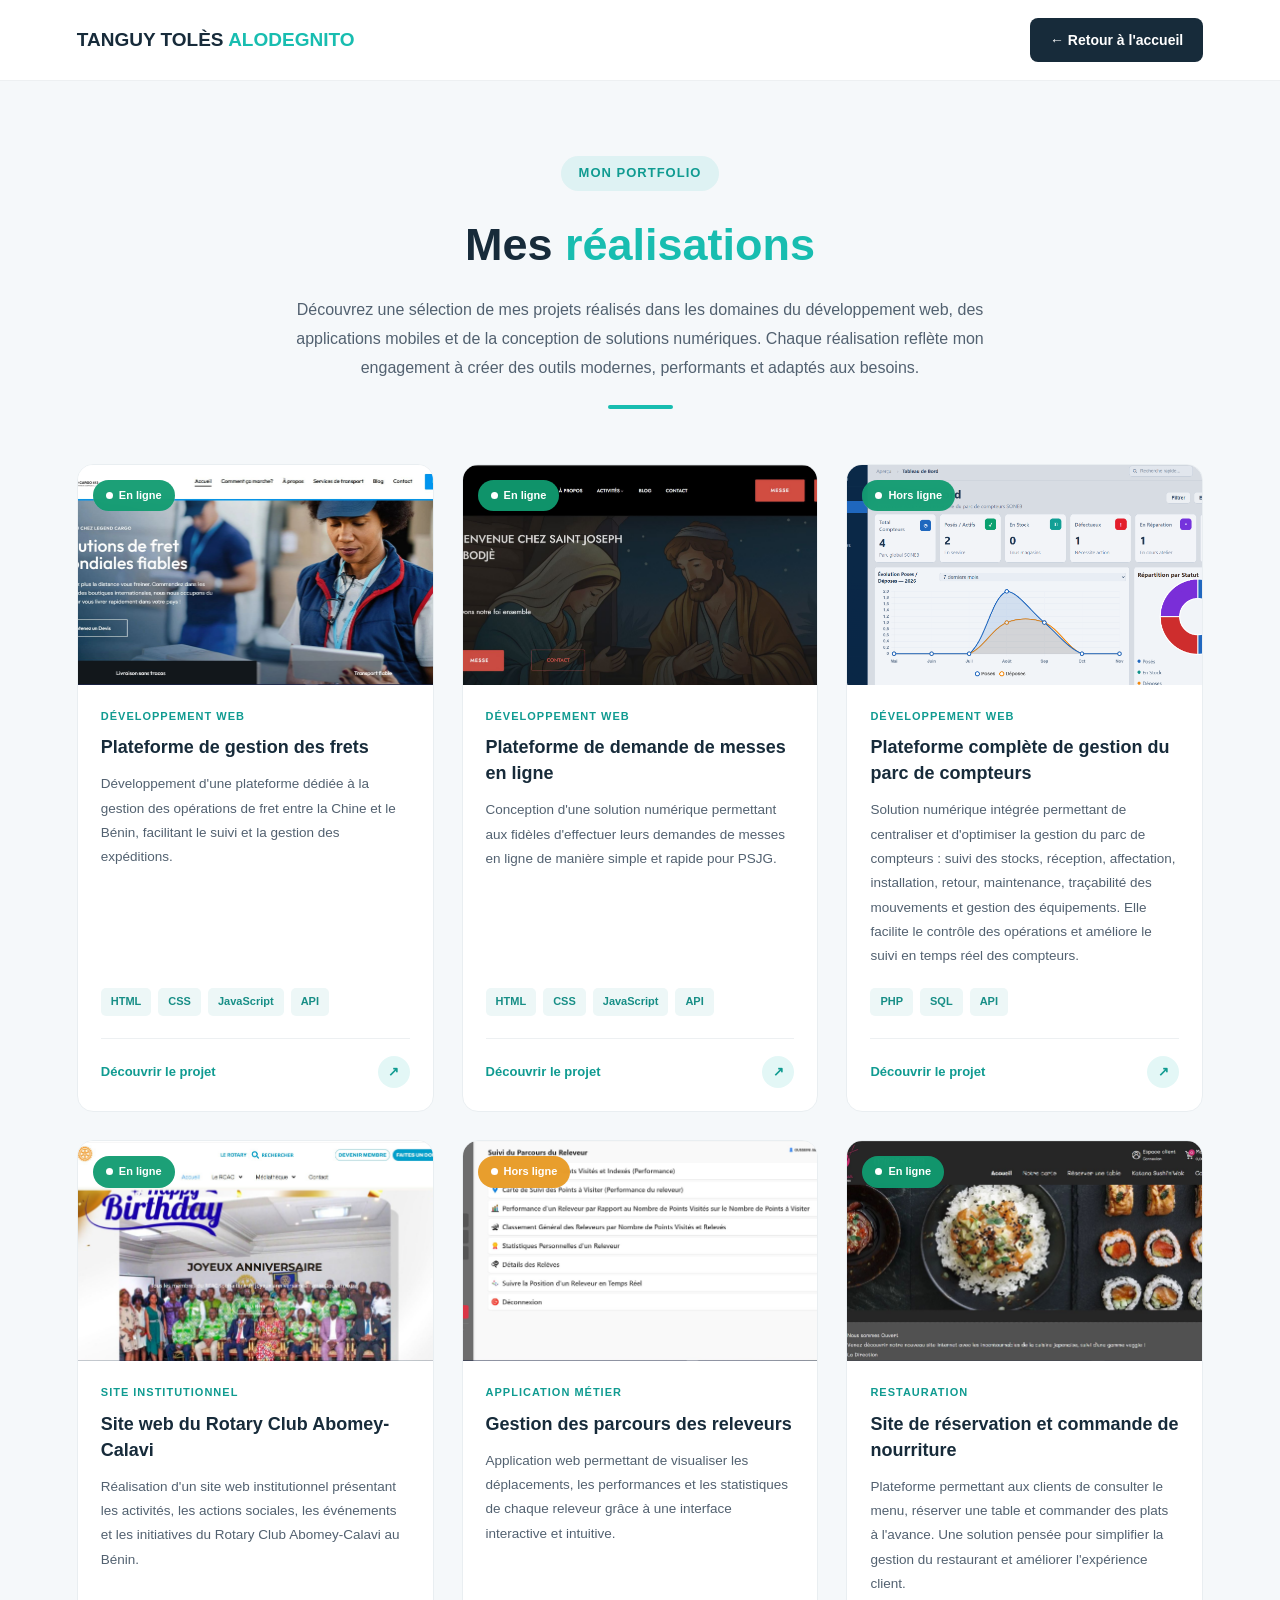
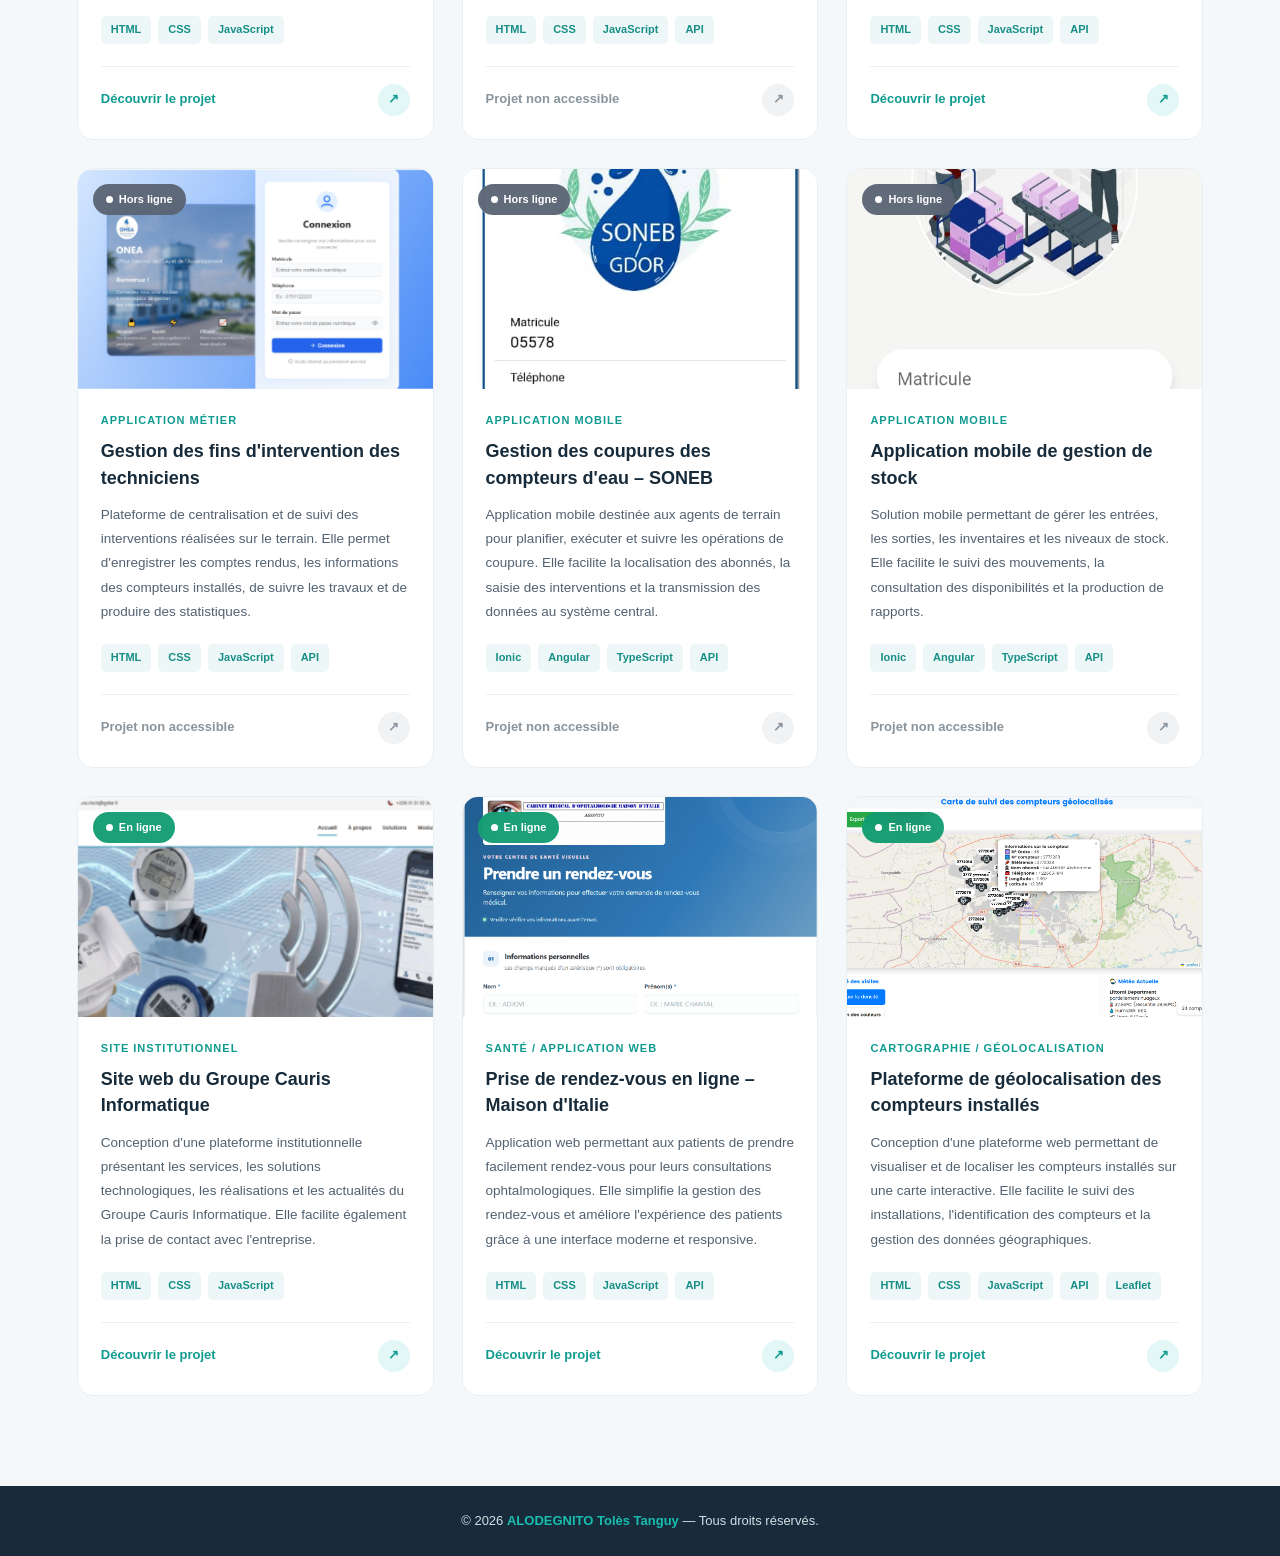
==== project.html @ ae726161 "Update project.html" ====
<!DOCTYPE html>
<html lang="fr">
<head>
    <meta charset="UTF-8">
    <meta name="viewport" content="width=device-width, initial-scale=1.0">

    <title>Mes réalisations | Portfolio de Tanguy ALODEGNITO</title>

    <link rel="shortcut icon" href="images/favicon1.ico">

    <style>
        :root {
            --primary: #18bdb0;
            --primary-dark: #109b91;
            --dark: #172b3a;
            --text: #526170;
            --light: #f5f8fa;
            --white: #ffffff;
        }

        * {
            margin: 0;
            padding: 0;
            box-sizing: border-box;
        }

        html {
            scroll-behavior: smooth;
        }

        body {
            font-family: 'Segoe UI', Arial, sans-serif;
            background: var(--light);
            color: var(--dark);
            line-height: 1.6;
        }

        a {
            text-decoration: none;
        }

        /* ================= HEADER ================= */

        .top-bar {
            background: var(--white);
            padding: 18px 6%;
            display: flex;
            justify-content: space-between;
            align-items: center;
            border-bottom: 1px solid #edf0f2;
        }

        .logo {
            font-size: 19px;
            font-weight: 800;
            color: var(--dark);
        }

        .logo span {
            color: var(--primary);
        }

        .back-btn {
            display: inline-flex;
            align-items: center;
            gap: 8px;
            background: var(--dark);
            color: white;
            padding: 11px 20px;
            border-radius: 8px;
            font-size: 14px;
            font-weight: 600;
            transition: .3s;
        }

        .back-btn:hover {
            background: var(--primary);
            transform: translateY(-2px);
        }

        /* ================= INTRODUCTION ================= */

        .projects {
            padding: 75px 6% 90px;
        }

        .container {
            max-width: 1250px;
            margin: auto;
        }

        .section-header {
            text-align: center;
            max-width: 720px;
            margin: 0 auto 55px;
        }

        .section-label {
            display: inline-block;
            color: var(--primary-dark);
            background: rgba(24, 189, 176, .10);
            padding: 7px 18px;
            border-radius: 30px;
            font-size: 13px;
            font-weight: 700;
            letter-spacing: 1px;
            margin-bottom: 18px;
        }

        .section-header h1 {
            font-size: clamp(32px, 5vw, 45px);
            font-weight: 800;
            color: var(--dark);
            margin-bottom: 15px;
        }

        .section-header h1 span {
            color: var(--primary);
        }

        .section-header p {
            color: var(--text);
            font-size: 16px;
            line-height: 1.8;
        }

        .section-line {
            width: 65px;
            height: 4px;
            background: var(--primary);
            border-radius: 10px;
            margin: 22px auto 0;
        }

        /* ================= PROJECT GRID ================= */

        .projects-container {
            display: grid;
            grid-template-columns: repeat(3, minmax(0, 1fr));
            gap: 28px;
        }

        /* ================= PROJECT CARD ================= */

        .project-card {
            background: var(--white);
            border-radius: 16px;
            overflow: hidden;
            border: 1px solid #e9eef1;
            transition: transform .35s ease, box-shadow .35s ease;
            display: flex;
            flex-direction: column;
            min-width: 0;
        }

        .project-card:hover {
            transform: translateY(-8px);
            box-shadow: 0 18px 40px rgba(20, 43, 58, .10);
        }

        /* IMAGE */

        .project-image {
            position: relative;
            height: 220px;
            overflow: hidden;
            background: #e9f0f2;
        }

        .project-image img {
            width: 100%;
            height: 100%;
            object-fit: cover;
            display: block;
            transition: transform .6s ease;
        }

        .project-card:hover .project-image img {
            transform: scale(1.07);
        }

        /* BADGES */

        .project-badge {
            position: absolute;
            top: 15px;
            left: 15px;
            padding: 7px 13px;
            border-radius: 30px;
            font-size: 11px;
            font-weight: 700;
            color: white;
            display: inline-flex;
            align-items: center;
            gap: 6px;
            backdrop-filter: blur(8px);
        }

        .project-badge.online {
            background: rgba(16, 155, 112, .95);
        }

        .project-badge.progress {
            background: rgba(231, 153, 34, .95);
        }

        .project-badge.offline {
            background: rgba(90, 100, 115, .95);
        }

        .project-badge::before {
            content: "";
            width: 7px;
            height: 7px;
            background: white;
            border-radius: 50%;
        }

        /* PROJECT CONTENT */

        .project-content {
            padding: 23px;
            display: flex;
            flex-direction: column;
            flex: 1;
        }

        .project-category {
            color: var(--primary-dark);
            font-size: 11px;
            font-weight: 800;
            text-transform: uppercase;
            letter-spacing: 1px;
            margin-bottom: 9px;
        }

        .project-content h3 {
            color: var(--dark);
            font-size: 18px;
            line-height: 1.45;
            margin-bottom: 12px;
            font-weight: 750;
        }

        .project-content p {
            color: var(--text);
            font-size: 13.5px;
            line-height: 1.8;
            margin-bottom: 20px;
            flex: 1;
        }

        /* TECHNOLOGIES */

        .project-tags {
            display: flex;
            flex-wrap: wrap;
            gap: 7px;
            margin-bottom: 22px;
        }

        .project-tags span {
            padding: 5px 10px;
            border-radius: 5px;
            background: #edf7f7;
            color: #178e86;
            font-size: 11px;
            font-weight: 700;
        }

        /* BUTTON */

        .project-footer {
            padding-top: 17px;
            border-top: 1px solid #edf0f2;
        }

        .project-link {
            display: flex;
            justify-content: space-between;
            align-items: center;
            color: var(--primary-dark);
            font-size: 13px;
            font-weight: 750;
            transition: .3s;
        }

        .project-link span:last-child {
            width: 32px;
            height: 32px;
            display: flex;
            align-items: center;
            justify-content: center;
            border-radius: 50%;
            background: rgba(24, 189, 176, .12);
            transition: .3s;
        }

        .project-link:hover {
            color: var(--dark);
        }

        .project-link:hover span:last-child {
            background: var(--primary);
            color: white;
            transform: translateX(4px);
        }

        .project-link.disabled {
            color: #89949c;
            cursor: default;
        }

        .project-link.disabled span:last-child {
            background: #f0f2f4;
        }

        /* ================= FOOTER ================= */

        .footer {
            background: var(--dark);
            color: #d4dfe5;
            padding: 25px 6%;
            text-align: center;
            font-size: 13px;
        }

        .footer span {
            color: var(--primary);
            font-weight: 700;
        }

        /* ================= RESPONSIVE ================= */

        @media (max-width: 1050px) {
            .projects-container {
                grid-template-columns: repeat(2, minmax(0, 1fr));
            }
        }

        @media (max-width: 650px) {

            .top-bar {
                padding: 15px 5%;
            }

            .logo {
                font-size: 15px;
            }

            .back-btn {
                padding: 9px 12px;
                font-size: 12px;
            }

            .projects {
                padding: 50px 5% 65px;
            }

            .section-header {
                margin-bottom: 35px;
            }

            .section-header p {
                font-size: 14px;
            }

            .projects-container {
                grid-template-columns: 1fr;
                gap: 22px;
            }

            .project-image {
                height: 210px;
            }

            .project-content {
                padding: 20px;
            }

            .project-content h3 {
                font-size: 17px;
            }
        }

        /* ANIMATION */

        @media (prefers-reduced-motion: no-preference) {
            .project-card {
                animation: fadeIn .7s ease both;
            }

            @keyframes fadeIn {
                from {
                    opacity: 0;
                    transform: translateY(20px);
                }

                to {
                    opacity: 1;
                    transform: translateY(0);
                }
            }
        }

    </style>
</head>

<body>

    <!-- HEADER -->

    <header class="top-bar">

        <a href="index.html" class="logo">
            TANGUY TOLÈS <span>ALODEGNITO</span>
        </a>

        <a href="index.html" class="back-btn">
            ← Retour à l'accueil
        </a>

    </header>


    <!-- SECTION PROJETS -->

    <section class="projects" id="projets">

        <div class="container">

            <!-- INTRODUCTION -->

            <div class="section-header">

                <span class="section-label">MON PORTFOLIO</span>

                <h1>Mes <span>réalisations</span></h1>

                <p>
                    Découvrez une sélection de mes projets réalisés dans les domaines
                    du développement web, des applications mobiles et de la conception
                    de solutions numériques. Chaque réalisation reflète mon engagement
                    à créer des outils modernes, performants et adaptés aux besoins.
                </p>

                <div class="section-line"></div>

            </div>


            <!-- GRILLE DES PROJETS -->

            <div class="projects-container">


                <!-- PROJET 1 -->

                <article class="project-card">

                    <div class="project-image">
                        <img src="images/projet1.jpg" alt="Gestion des frets Legend Cargo 413" loading="lazy">
                        <span class="project-badge online">En ligne</span>
                    </div>

                    <div class="project-content">

                        <span class="project-category">Développement web</span>

                        <h3>Plateforme de gestion des frets</h3>

                        <p>
                            Développement d'une plateforme dédiée à la gestion des
                            opérations de fret entre la Chine et le Bénin, facilitant
                            le suivi et la gestion des expéditions.
                        </p>

                        <div class="project-tags">
                            <span>HTML</span>
                            <span>CSS</span>
                            <span>JavaScript</span>
                            <span>API</span>
                        </div>

                        <div class="project-footer">
                            <a href="https://legendcargo413.com/" target="_blank" rel="noopener noreferrer" class="project-link">
                                <span>Découvrir le projet</span>
                                <span>↗</span>
                            </a>
                        </div>

                    </div>
                </article>


                <!-- PROJET 2 -->

                <article class="project-card">

                    <div class="project-image">
                        <img src="images/projet2.jpg" alt="Plateforme de demande de messes en ligne" loading="lazy">
                        <span class="project-badge online">En ligne</span>
                    </div>

                    <div class="project-content">

                        <span class="project-category">Développement web</span>

                        <h3>Plateforme de demande de messes en ligne</h3>

                        <p>
                            Conception d'une solution numérique permettant aux fidèles
                            d'effectuer leurs demandes de messes en ligne de manière
                            simple et rapide pour PSJG.
                        </p>

                        <div class="project-tags">
                            <span>HTML</span>
                            <span>CSS</span>
                            <span>JavaScript</span>
                            <span>API</span>
                        </div>

                        <div class="project-footer">
                            <a href="https://mediumpurple-baboon-193167.hostingersite.com/" target="_blank" rel="noopener noreferrer" class="project-link">
                                <span>Découvrir le projet</span>
                                <span>↗</span>
                            </a>
                        </div>

                    </div>
                </article>


                <!-- PROJET 3 -->

                <article class="project-card">

                    <div class="project-image">
                        <img src="images/image13.png" alt="Gestion des colis" loading="lazy">
                        <span class="project-badge online">Hors ligne</span>
                    </div>

                    <div class="project-content">

                        <span class="project-category">Développement web</span>

                        <h3>Plateforme complète de gestion du parc de compteurs</h3>

                        <p>
                            Solution numérique intégrée permettant de centraliser et d'optimiser 
                            la gestion du parc de compteurs : suivi des stocks, réception, 
                            affectation, installation, retour, maintenance, traçabilité des mouvements
                            et gestion des équipements. Elle facilite le contrôle des opérations et 
                            améliore le suivi en temps réel des compteurs.
                        </p>

                        <div class="project-tags">
                            <span>PHP</span>
                            <span>SQL</span>
                            <span>API</span>
                        </div>

                        <div class="project-footer">
                            <a href="https://gestiondescolis.42web.io/" target="_blank" rel="noopener noreferrer" class="project-link">
                                <span>Découvrir le projet</span>
                                <span>↗</span>
                            </a>
                        </div>

                    </div>
                </article>


                <!-- PROJET 4 -->

                <article class="project-card">

                    <div class="project-image">
                        <img src="images/projet4.jpg" alt="Site web Rotary Club Abomey-Calavi" loading="lazy">
                        <span class="project-badge online">En ligne</span>
                    </div>

                    <div class="project-content">

                        <span class="project-category">Site institutionnel</span>

                        <h3>Site web du Rotary Club Abomey-Calavi</h3>

                        <p>
                            Réalisation d'un site web institutionnel présentant
                            les activités, les actions sociales, les événements
                            et les initiatives du Rotary Club Abomey-Calavi au Bénin.
                        </p>

                        <div class="project-tags">
                            <span>HTML</span>
                            <span>CSS</span>
                            <span>JavaScript</span>
                        </div>

                        <div class="project-footer">
                            <a href="https://rotaryclubabomeycalavi.org/" target="_blank" rel="noopener noreferrer" class="project-link">
                                <span>Découvrir le projet</span>
                                <span>↗</span>
                            </a>
                        </div>

                    </div>
                </article>


                <!-- PROJET 5 -->

                <article class="project-card">

                    <div class="project-image">
                        <img src="images/projet5.jpg" alt="Gestion des parcours des releveurs" loading="lazy">
                        <span class="project-badge progress">Hors ligne</span>
                    </div>

                    <div class="project-content">

                        <span class="project-category">Application métier</span>

                        <h3>Gestion des parcours des releveurs</h3>

                        <p>
                            Application web permettant de visualiser les déplacements,
                            les performances et les statistiques de chaque releveur
                            grâce à une interface interactive et intuitive.
                        </p>

                        <div class="project-tags">
                            <span>HTML</span>
                            <span>CSS</span>
                            <span>JavaScript</span>
                            <span>API</span>
                        </div>

                        <div class="project-footer">
                            <a href="#" class="project-link disabled">
                                <span>Projet non accessible</span>
                                <span>↗</span>
                            </a>
                        </div>

                    </div>
                </article>


                <!-- PROJET 6 -->

                <article class="project-card">

                    <div class="project-image">
                        <img src="images/Projet7.jpg" alt="Site de réservation et commande de nourriture" loading="lazy">
                        <span class="project-badge online">En ligne</span>
                    </div>

                    <div class="project-content">

                        <span class="project-category">Restauration</span>

                        <h3>Site de réservation et commande de nourriture</h3>

                        <p>
                            Plateforme permettant aux clients de consulter le menu,
                            réserver une table et commander des plats à l'avance.
                            Une solution pensée pour simplifier la gestion du restaurant
                            et améliorer l'expérience client.
                        </p>

                        <div class="project-tags">
                            <span>HTML</span>
                            <span>CSS</span>
                            <span>JavaScript</span>
                            <span>API</span>
                        </div>

                        <div class="project-footer">
                            <a href="https://www.sushi-koyo.fr/" target="_blank" rel="noopener noreferrer" class="project-link">
                                <span>Découvrir le projet</span>
                                <span>↗</span>
                            </a>
                        </div>

                    </div>
                </article>


                <!-- PROJET 7 -->

                <article class="project-card">

                    <div class="project-image">
                        <img src="images/Projet8.png" alt="Gestion des interventions des techniciens" loading="lazy">
                        <span class="project-badge offline">Hors ligne</span>
                    </div>

                    <div class="project-content">

                        <span class="project-category">Application métier</span>

                        <h3>Gestion des fins d'intervention des techniciens</h3>

                        <p>
                            Plateforme de centralisation et de suivi des interventions
                            réalisées sur le terrain. Elle permet d'enregistrer les
                            comptes rendus, les informations des compteurs installés,
                            de suivre les travaux et de produire des statistiques.
                        </p>

                        <div class="project-tags">
                            <span>HTML</span>
                            <span>CSS</span>
                            <span>JavaScript</span>
                            <span>API</span>
                        </div>

                        <div class="project-footer">
                            <a href="#" class="project-link disabled">
                                <span>Projet non accessible</span>
                                <span>↗</span>
                            </a>
                        </div>

                    </div>
                </article>


                <!-- PROJET 8 -->

                <article class="project-card">

                    <div class="project-image">
                        <img src="images/connexion.jpg" alt="Application mobile de gestion des coupures de compteurs" loading="lazy">
                        <span class="project-badge offline">Hors ligne</span>
                    </div>

                    <div class="project-content">

                        <span class="project-category">Application mobile</span>

                        <h3>Gestion des coupures des compteurs d'eau – SONEB</h3>

                        <p>
                            Application mobile destinée aux agents de terrain pour
                            planifier, exécuter et suivre les opérations de coupure.
                            Elle facilite la localisation des abonnés, la saisie des
                            interventions et la transmission des données au système central.
                        </p>

                        <div class="project-tags">
                            <span>Ionic</span>
                            <span>Angular</span>
                            <span>TypeScript</span>
                            <span>API</span>
                        </div>

                        <div class="project-footer">
                            <a href="#" class="project-link disabled">
                                <span>Projet non accessible</span>
                                <span>↗</span>
                            </a>
                        </div>

                    </div>
                </article>


                <!-- PROJET 9 -->

                <article class="project-card">

                    <div class="project-image">
                        <img src="images/connexion-stock.jpg" alt="Application mobile de gestion de stock" loading="lazy">
                        <span class="project-badge offline">Hors ligne</span>
                    </div>

                    <div class="project-content">

                        <span class="project-category">Application mobile</span>

                        <h3>Application mobile de gestion de stock</h3>

                        <p>
                            Solution mobile permettant de gérer les entrées, les sorties,
                            les inventaires et les niveaux de stock. Elle facilite
                            le suivi des mouvements, la consultation des disponibilités
                            et la production de rapports.
                        </p>

                        <div class="project-tags">
                            <span>Ionic</span>
                            <span>Angular</span>
                            <span>TypeScript</span>
                            <span>API</span>
                        </div>

                        <div class="project-footer">
                            <a href="#" class="project-link disabled">
                                <span>Projet non accessible</span>
                                <span>↗</span>
                            </a>
                        </div>

                    </div>
                </article>


                <!-- PROJET 10 -->

                <article class="project-card">

                    <div class="project-image">
                        <img src="images/projet10.png" alt="Site web Groupe Cauris Informatique" loading="lazy">
                        <span class="project-badge online">En ligne</span>
                    </div>

                    <div class="project-content">

                        <span class="project-category">Site institutionnel</span>

                        <h3>Site web du Groupe Cauris Informatique</h3>

                        <p>
                            Conception d'une plateforme institutionnelle présentant
                            les services, les solutions technologiques, les réalisations
                            et les actualités du Groupe Cauris Informatique.
                            Elle facilite également la prise de contact avec l'entreprise.
                        </p>

                        <div class="project-tags">
                            <span>HTML</span>
                            <span>CSS</span>
                            <span>JavaScript</span>
                        </div>

                        <div class="project-footer">
                            <a href="https://gcauris.com/index.html" target="_blank" rel="noopener noreferrer" class="project-link">
                                <span>Découvrir le projet</span>
                                <span>↗</span>
                            </a>
                        </div>

                    </div>
                </article>


                <!-- PROJET 11 -->

                <article class="project-card">

                    <div class="project-image">
                        <img src="images/image11.png" alt="Prise de rendez-vous Cabinet Médical Maison d'Italie" loading="lazy">
                        <span class="project-badge online">En ligne</span>
                    </div>

                    <div class="project-content">

                        <span class="project-category">Santé / Application web</span>

                        <h3>Prise de rendez-vous en ligne – Maison d'Italie</h3>

                        <p>
                            Application web permettant aux patients de prendre
                            facilement rendez-vous pour leurs consultations
                            ophtalmologiques. Elle simplifie la gestion des rendez-vous
                            et améliore l'expérience des patients grâce à une interface
                            moderne et responsive.
                        </p>

                        <div class="project-tags">
                            <span>HTML</span>
                            <span>CSS</span>
                            <span>JavaScript</span>
                            <span>API</span>
                        </div>

                        <div class="project-footer">
                            <a href="https://gcauris.com/liste-rendez-vous.html" target="_blank" rel="noopener noreferrer" class="project-link">
                                <span>Découvrir le projet</span>
                                <span>↗</span>
                            </a>
                        </div>

                    </div>
                </article>


                <!-- PROJET 12 -->

                <article class="project-card">

                    <div class="project-image">
                        <img src="images/image12.png" alt="Géolocalisation des compteurs installés" loading="lazy">
                        <span class="project-badge online">En ligne</span>
                    </div>

                    <div class="project-content">

                        <span class="project-category">Cartographie / Géolocalisation</span>

                        <h3>Plateforme de géolocalisation des compteurs installés</h3>

                        <p>
                            Conception d'une plateforme web permettant de visualiser
                            et de localiser les compteurs installés sur une carte
                            interactive. Elle facilite le suivi des installations,
                            l'identification des compteurs et la gestion des données
                            géographiques.
                        </p>

                        <div class="project-tags">
                            <span>HTML</span>
                            <span>CSS</span>
                            <span>JavaScript</span>
                            <span>API</span>
                            <span>Leaflet</span>
                        </div>

                        <div class="project-footer">
                            <a href="https://gcauris.com/carte-suivi-compteur.html" target="_blank" rel="noopener noreferrer" class="project-link">
                                <span>Découvrir le projet</span>
                                <span>↗</span>
                            </a>
                        </div>

                    </div>
                </article>


            </div>
        </div>

    </section>


    <!-- FOOTER -->

    <footer class="footer">
        © 2026 <span>ALODEGNITO Tolès Tanguy</span> — Tous droits réservés.
    </footer>

</body>
</html>
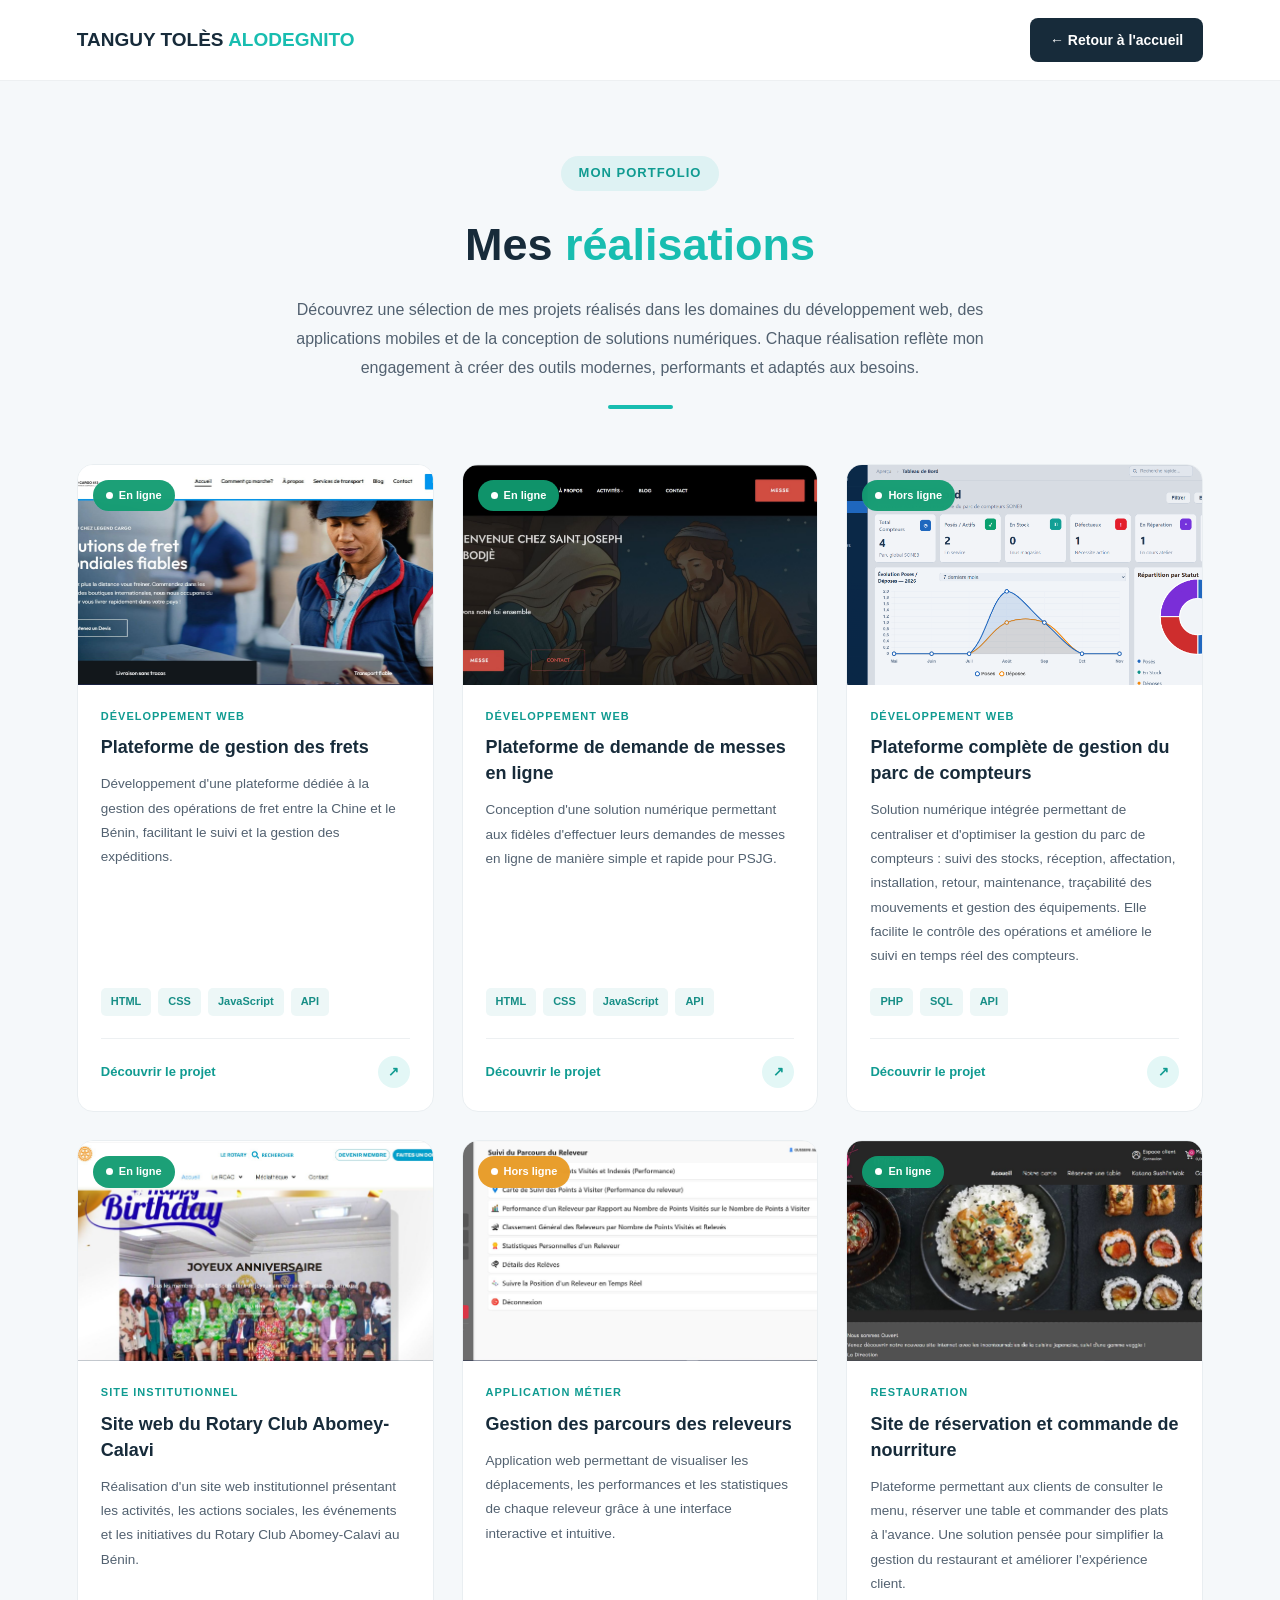
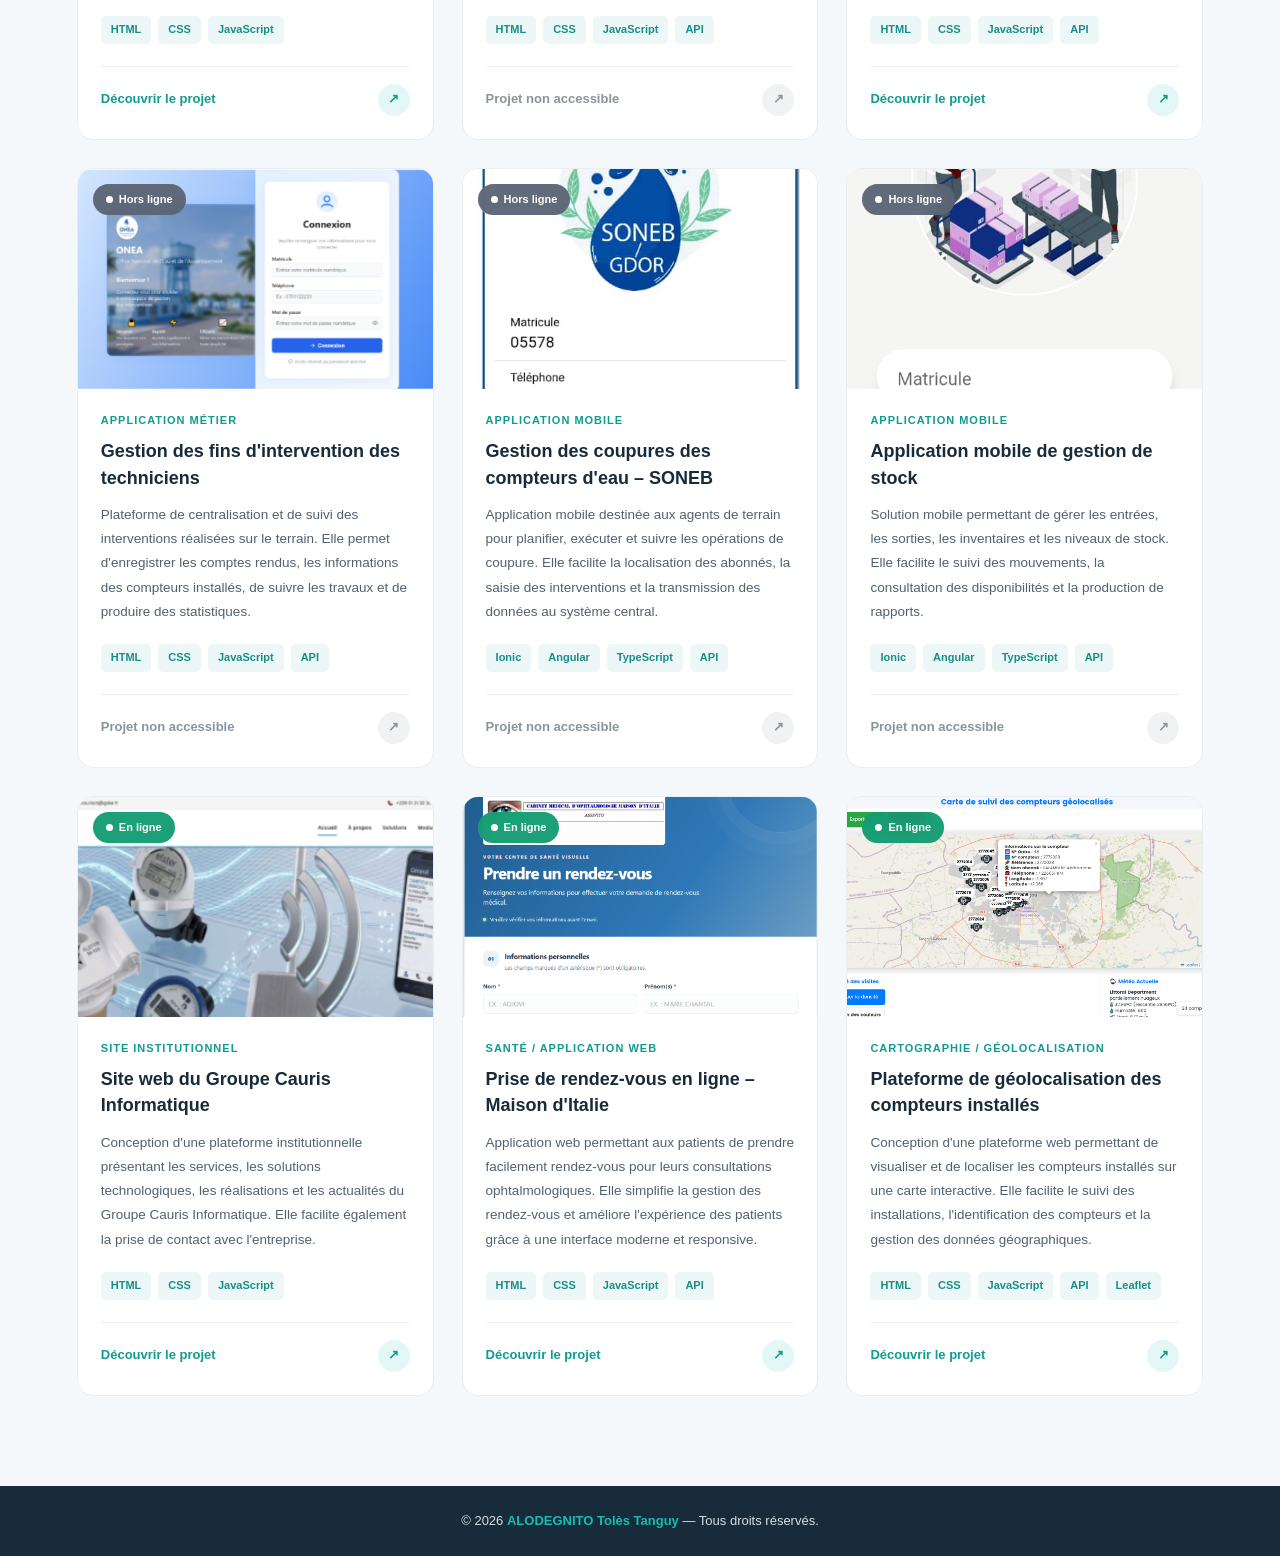
==== commit a596539f: "Update project.html" ====
--- a/project.html
+++ b/project.html
@@ -563,7 +563,7 @@
                         </div>
 
                         <div class="project-footer">
-                            <a href="https://gestiondescolis.42web.io/" target="_blank" rel="noopener noreferrer" class="project-link">
+                            <a href="#" target="_blank" rel="noopener noreferrer" class="project-link">
                                 <span>Découvrir le projet</span>
                                 <span>↗</span>
                             </a>
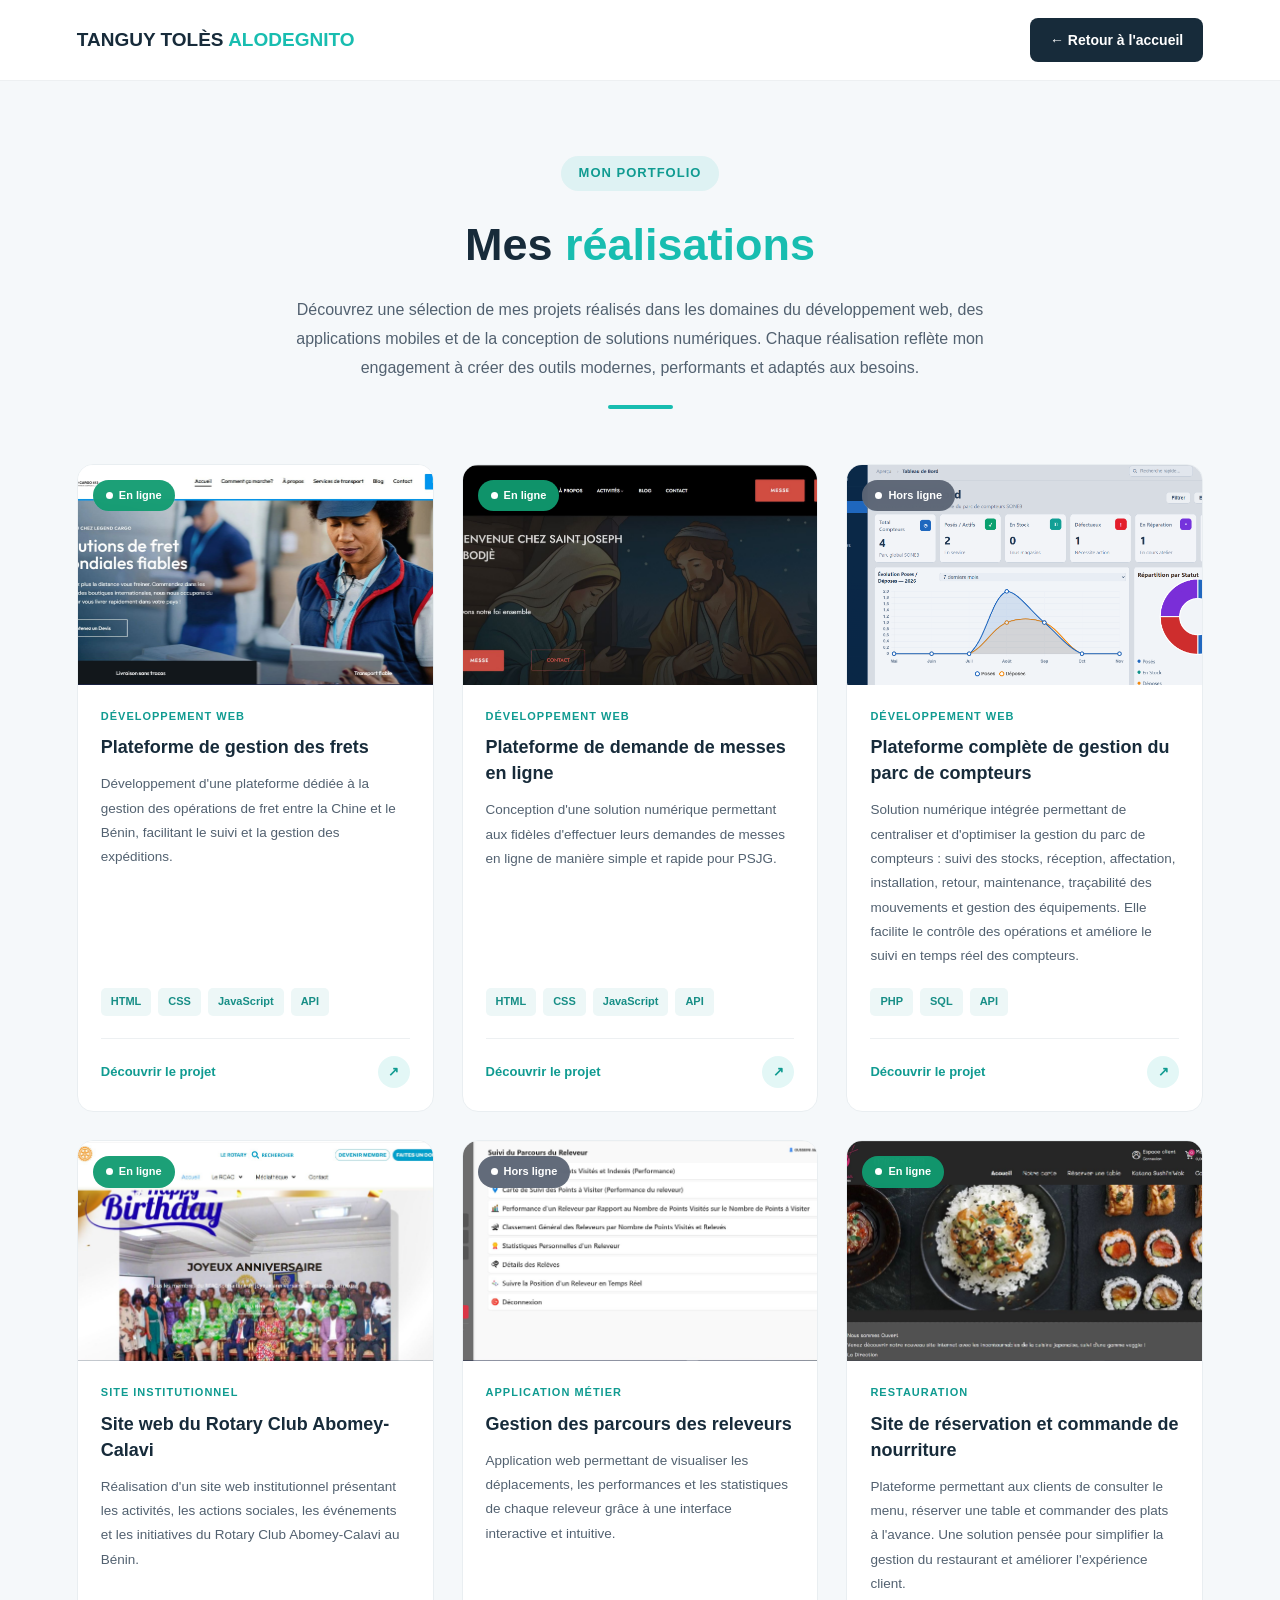
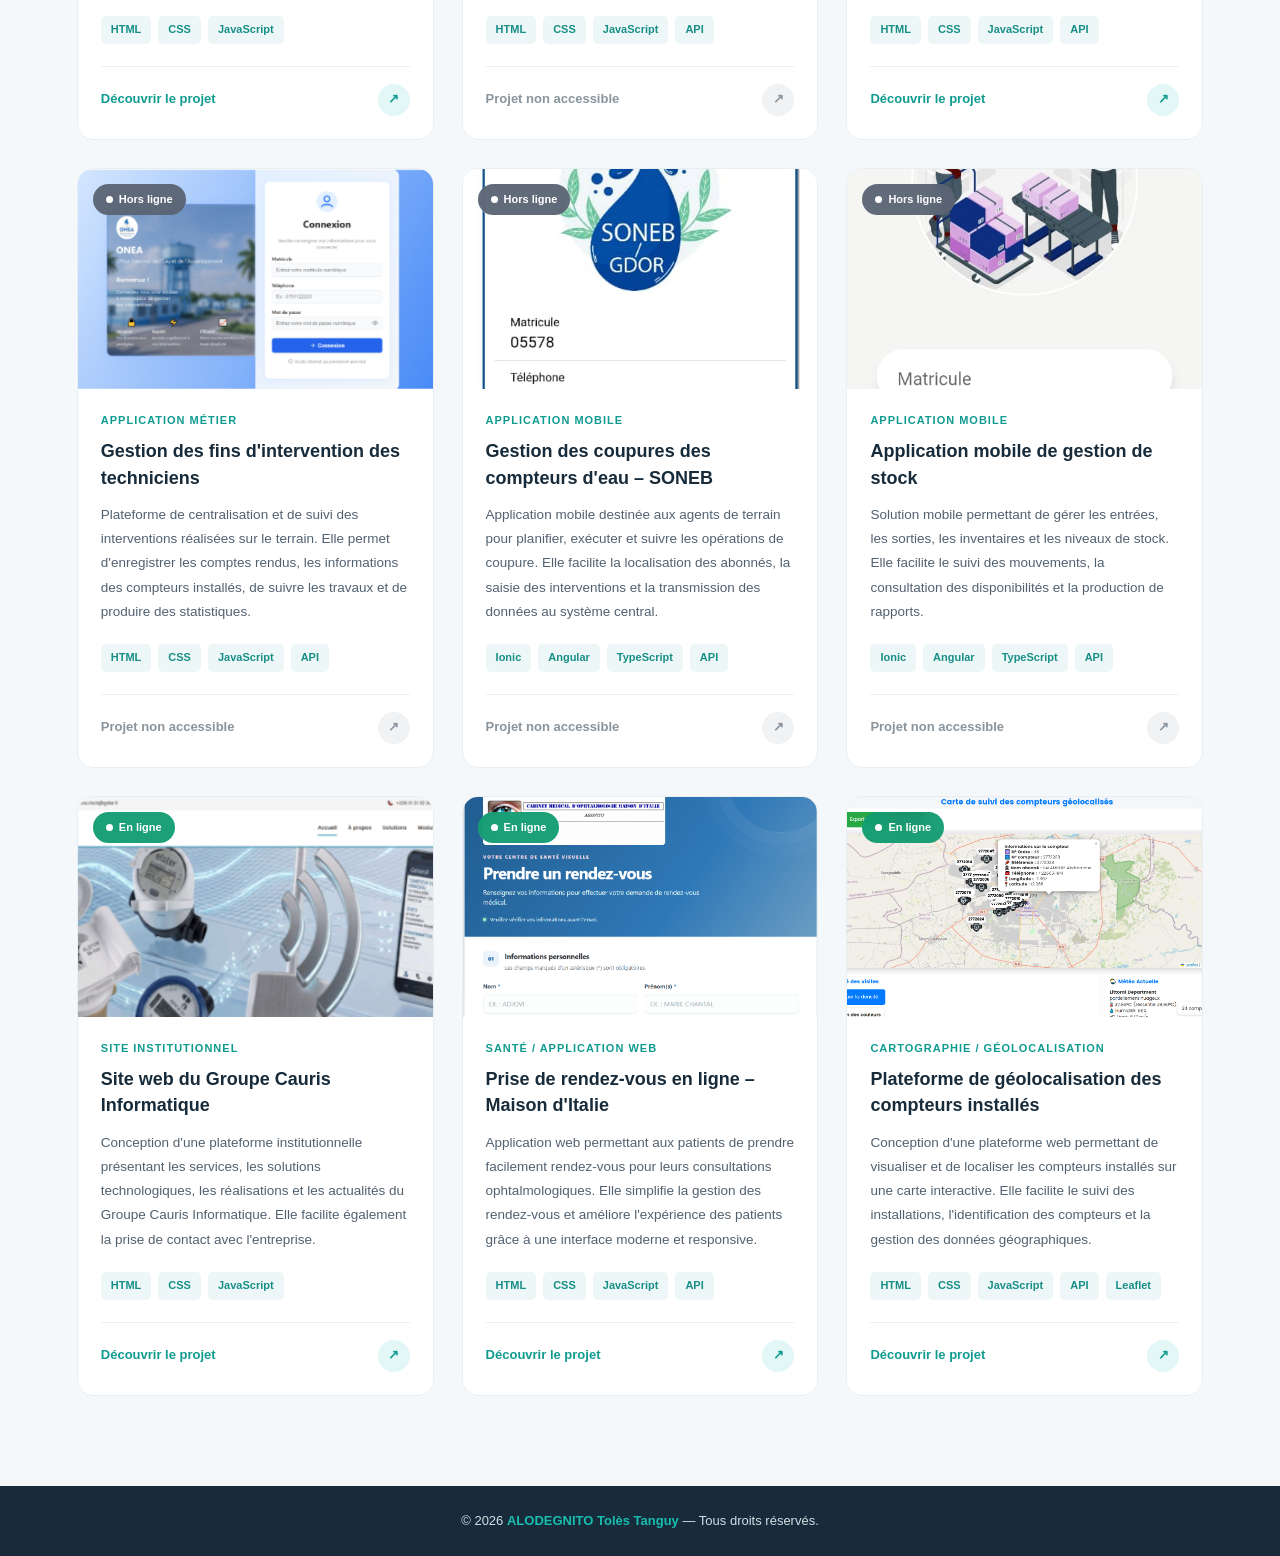
==== commit 907dcbcf: "Update project.html" ====
--- a/project.html
+++ b/project.html
@@ -539,7 +539,7 @@
 
                     <div class="project-image">
                         <img src="images/image13.png" alt="Gestion des colis" loading="lazy">
-                        <span class="project-badge online">Hors ligne</span>
+                        <span class="project-badge offline">Hors ligne</span>
                     </div>
 
                     <div class="project-content">
@@ -617,7 +617,7 @@
 
                     <div class="project-image">
                         <img src="images/projet5.jpg" alt="Gestion des parcours des releveurs" loading="lazy">
-                        <span class="project-badge progress">Hors ligne</span>
+                        <span class="project-badge offline">Hors ligne</span>
                     </div>
 
                     <div class="project-content">
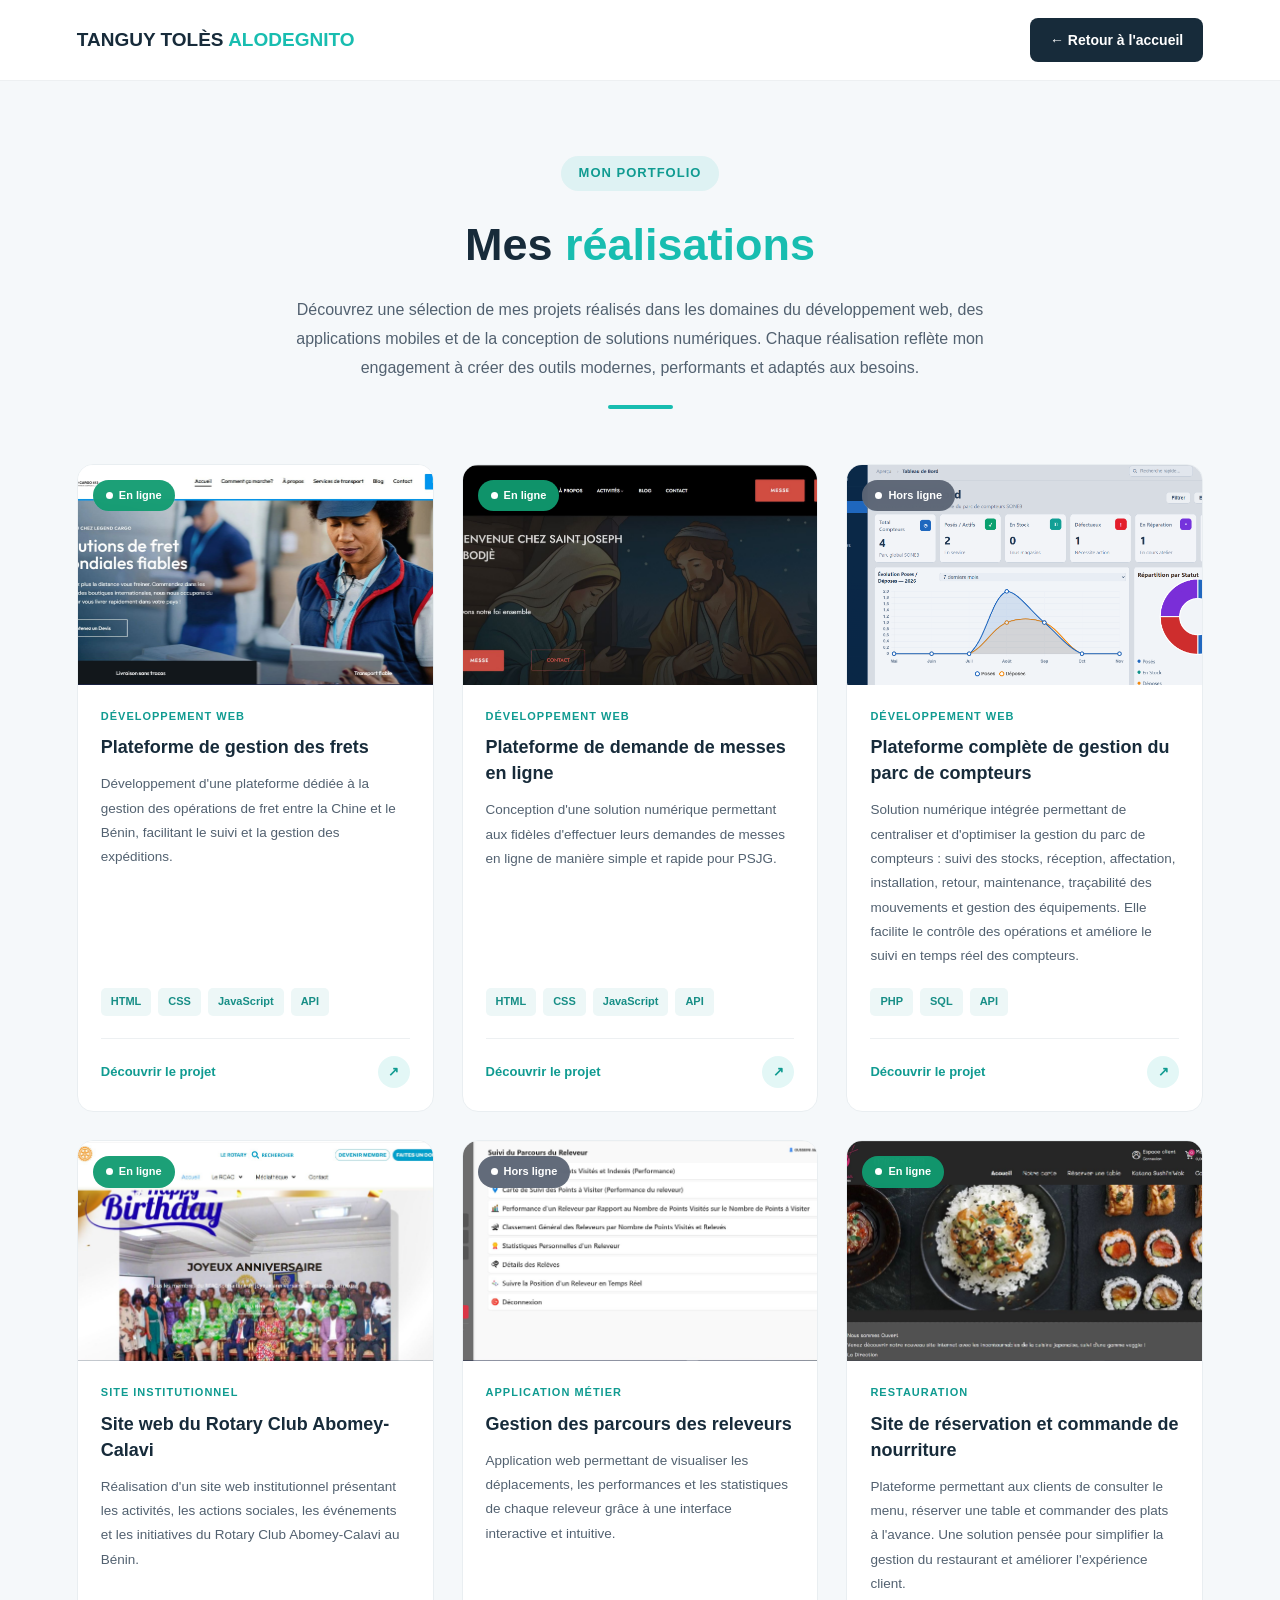
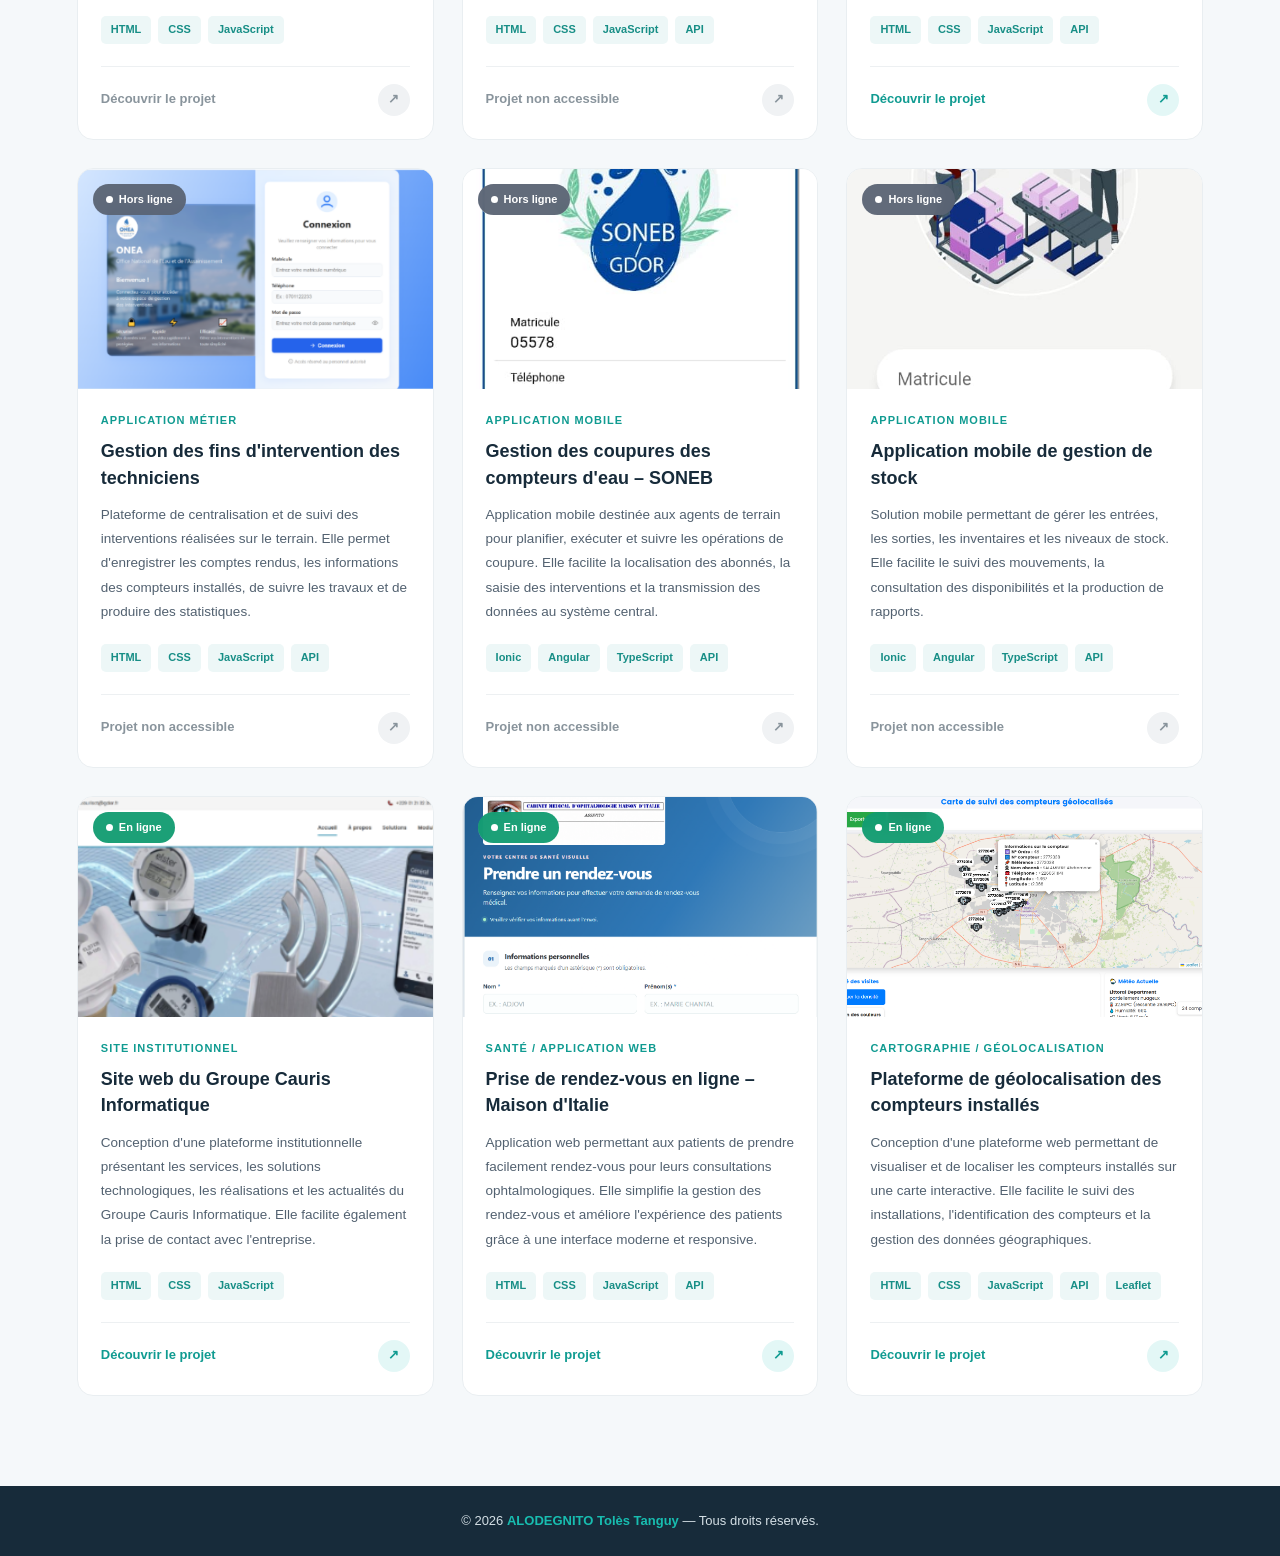
==== commit 1be4bdad: "Update print statement from 'Hello' to 'Goodbye'" ====
--- a/project.html
+++ b/project.html
@@ -601,7 +601,7 @@
                         </div>
 
                         <div class="project-footer">
-                            <a href="https://rotaryclubabomeycalavi.org/" target="_blank" rel="noopener noreferrer" class="project-link">
+                            <a href="https://rotaryclubabomeycalavi.org/" target="_blank" rel="noopener noreferrer" class="project-link disabled">
                                 <span>Découvrir le projet</span>
                                 <span>↗</span>
                             </a>
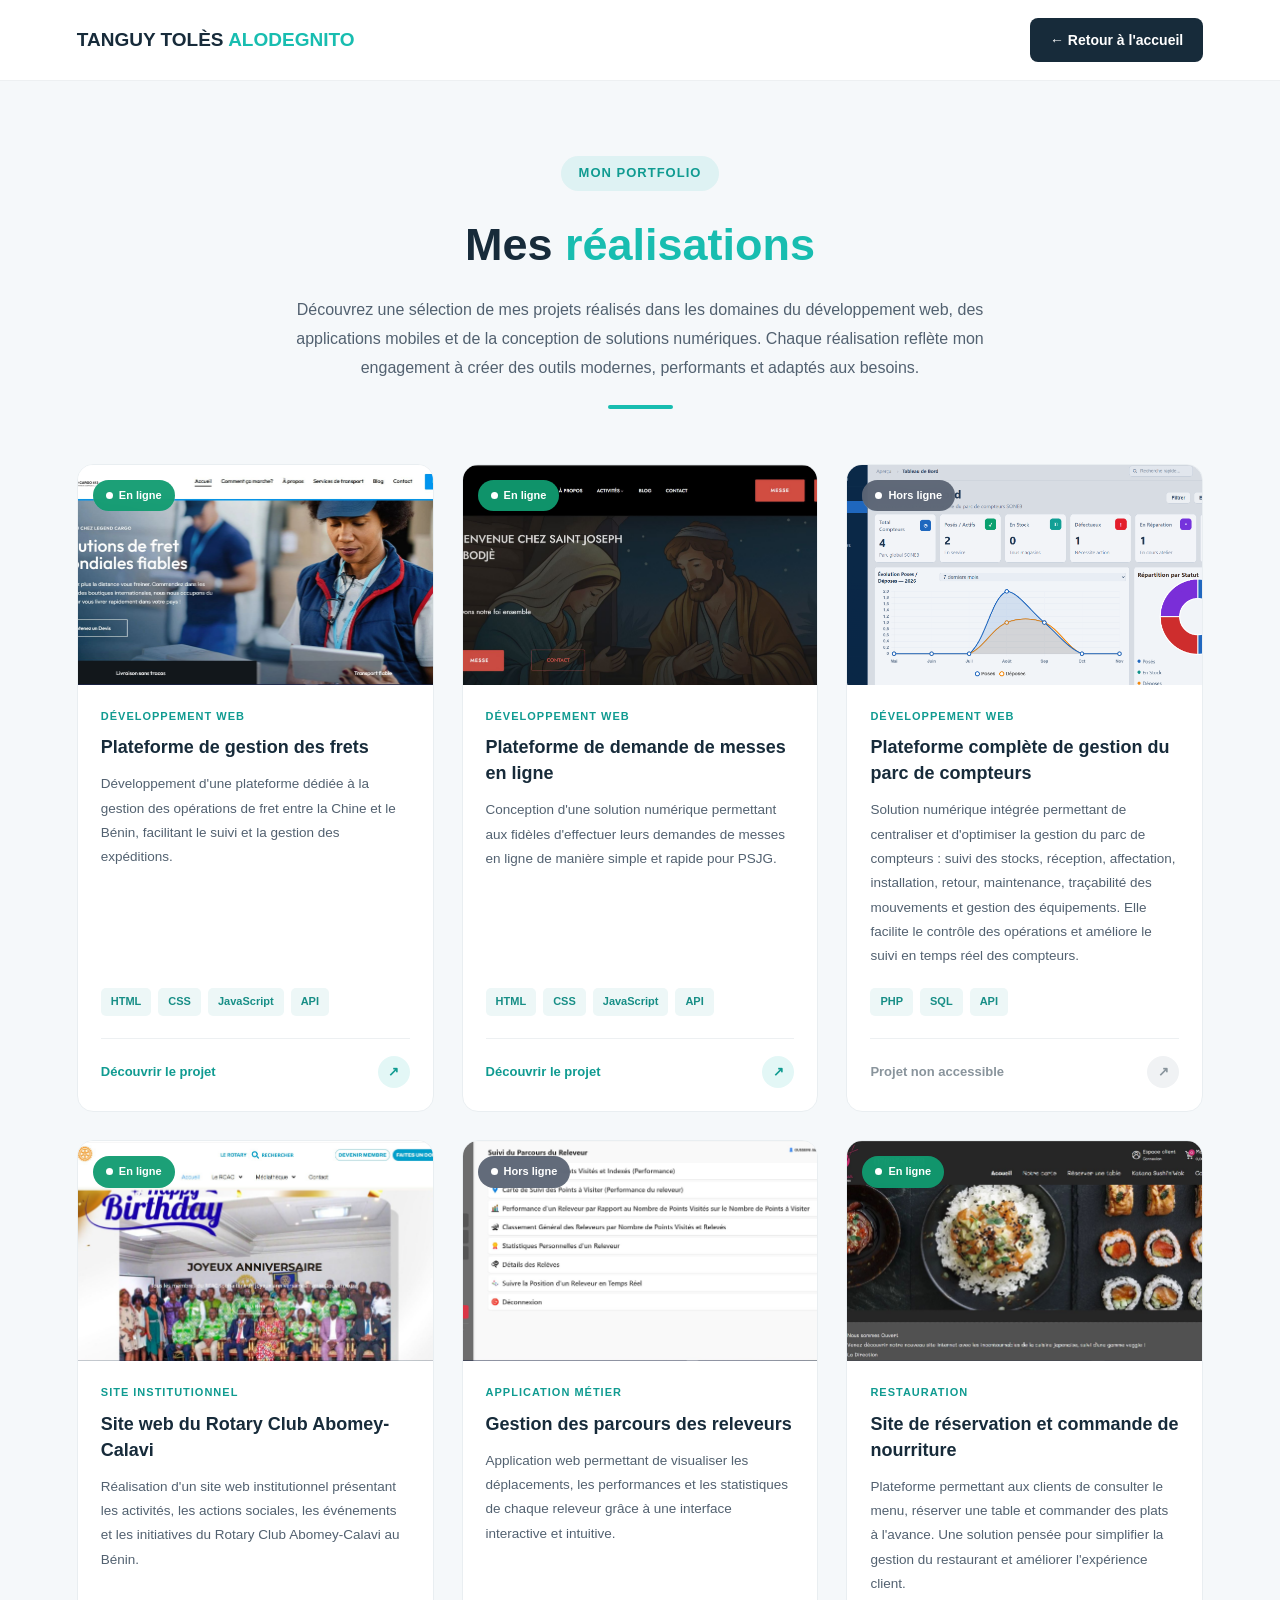
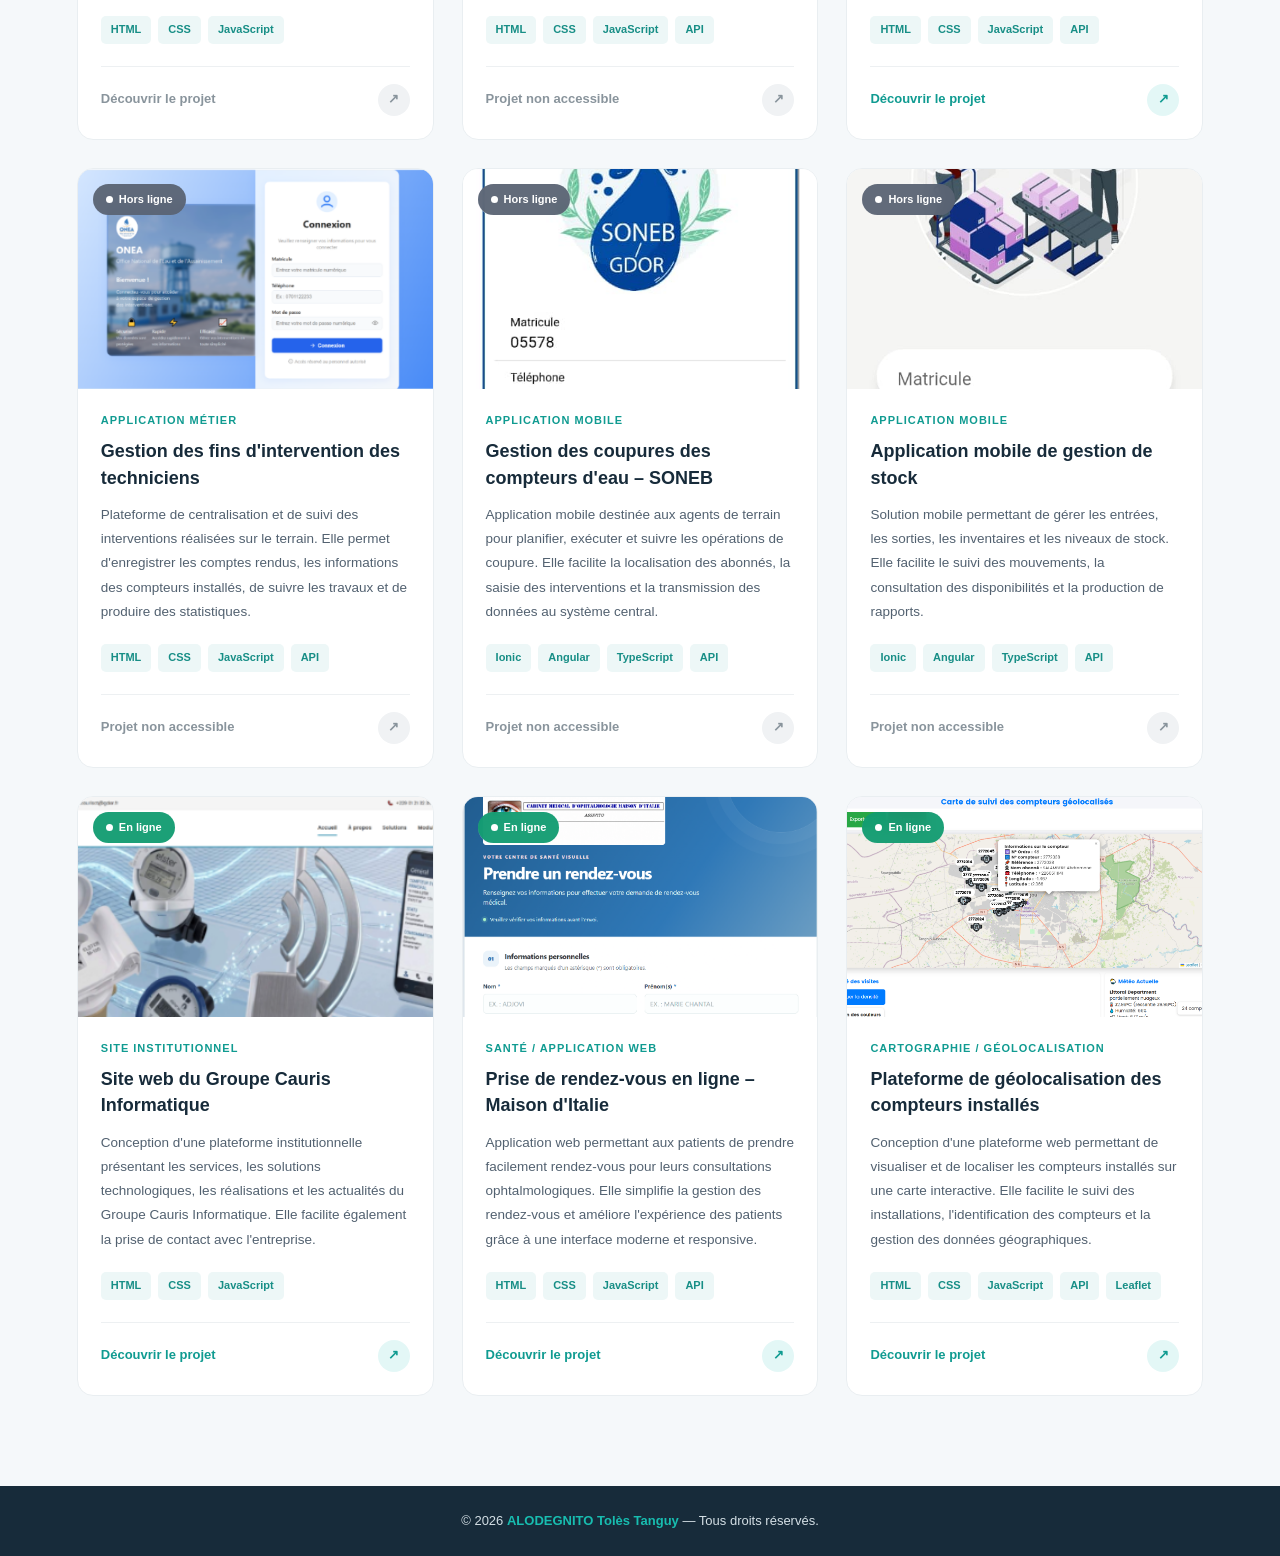
==== commit 6660ff5a: "Update print statement from 'Hello' to 'Goodbye'" ====
--- a/project.html
+++ b/project.html
@@ -563,8 +563,8 @@
                         </div>
 
                         <div class="project-footer">
-                            <a href="#" target="_blank" rel="noopener noreferrer" class="project-link">
-                                <span>Découvrir le projet</span>
+                            <a href="#" class="project-link disabled">
+                                <span>Projet non accessible</span>
                                 <span>↗</span>
                             </a>
                         </div>
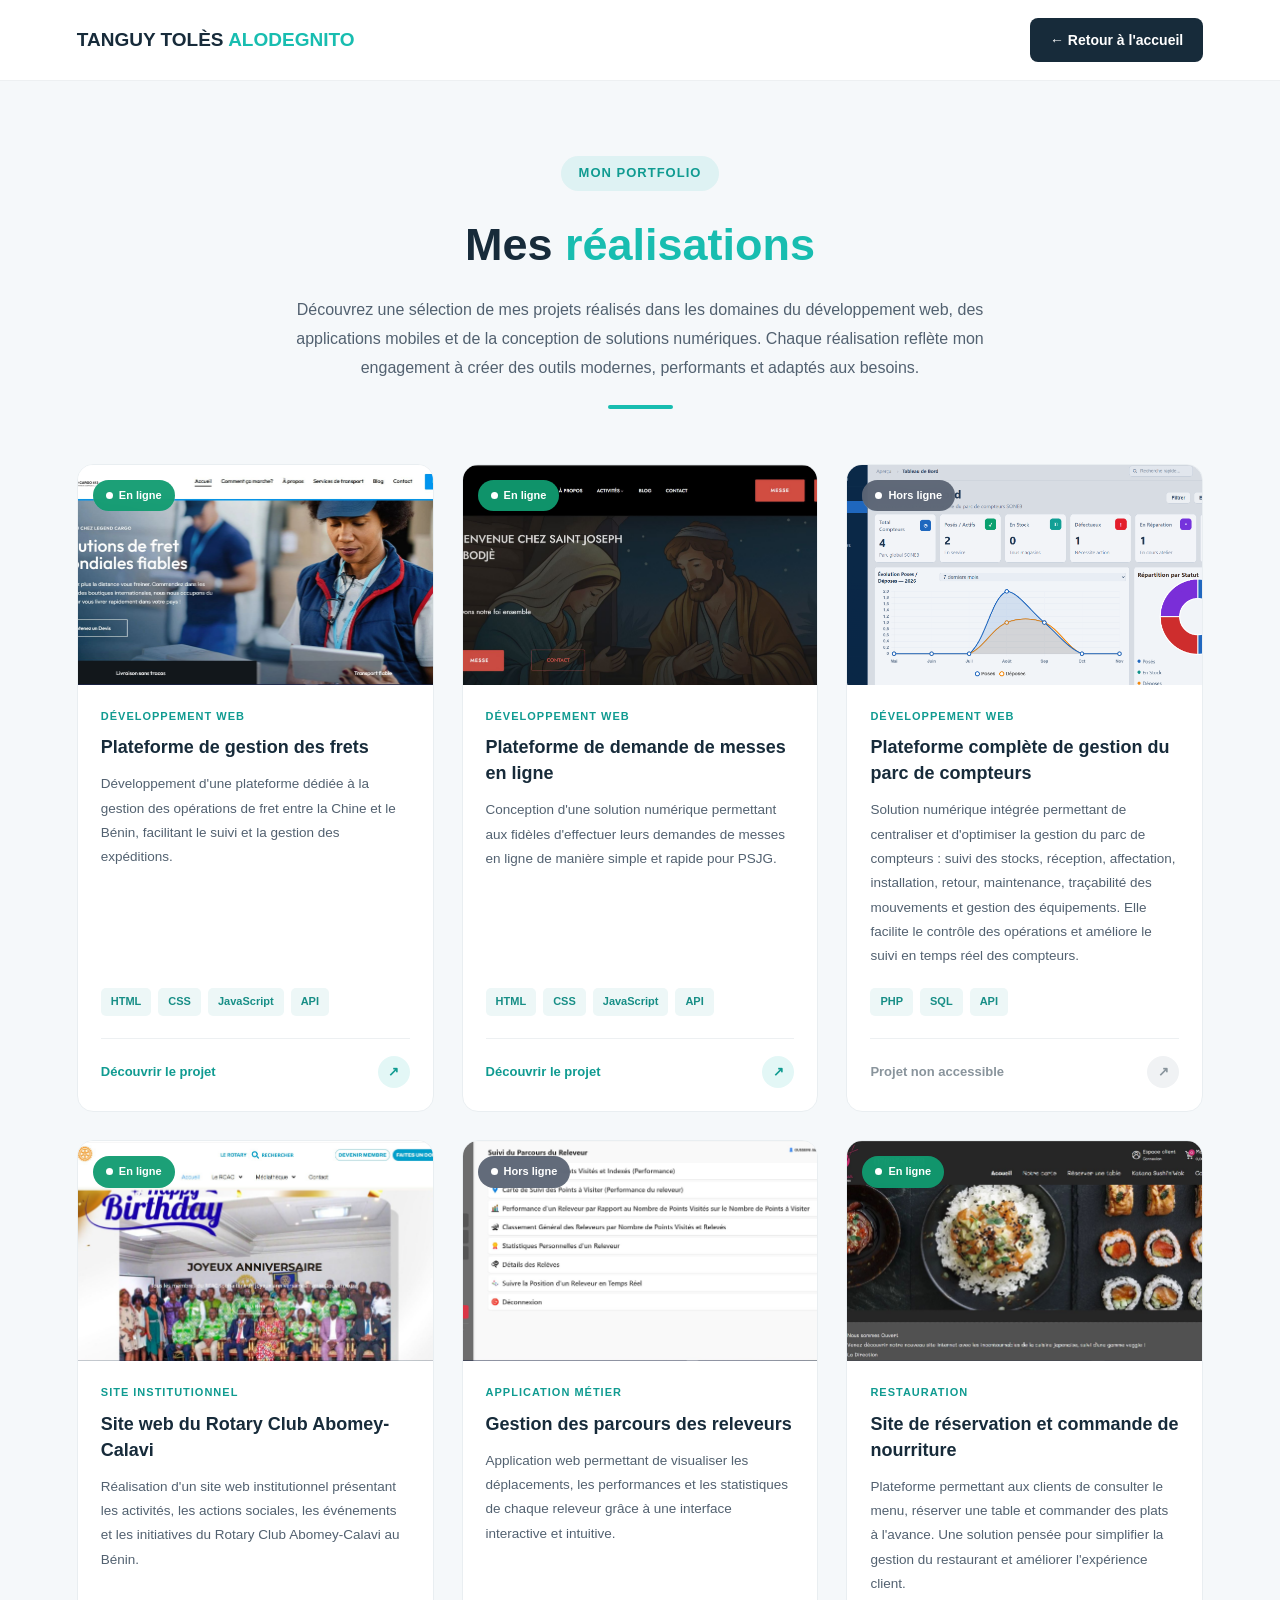
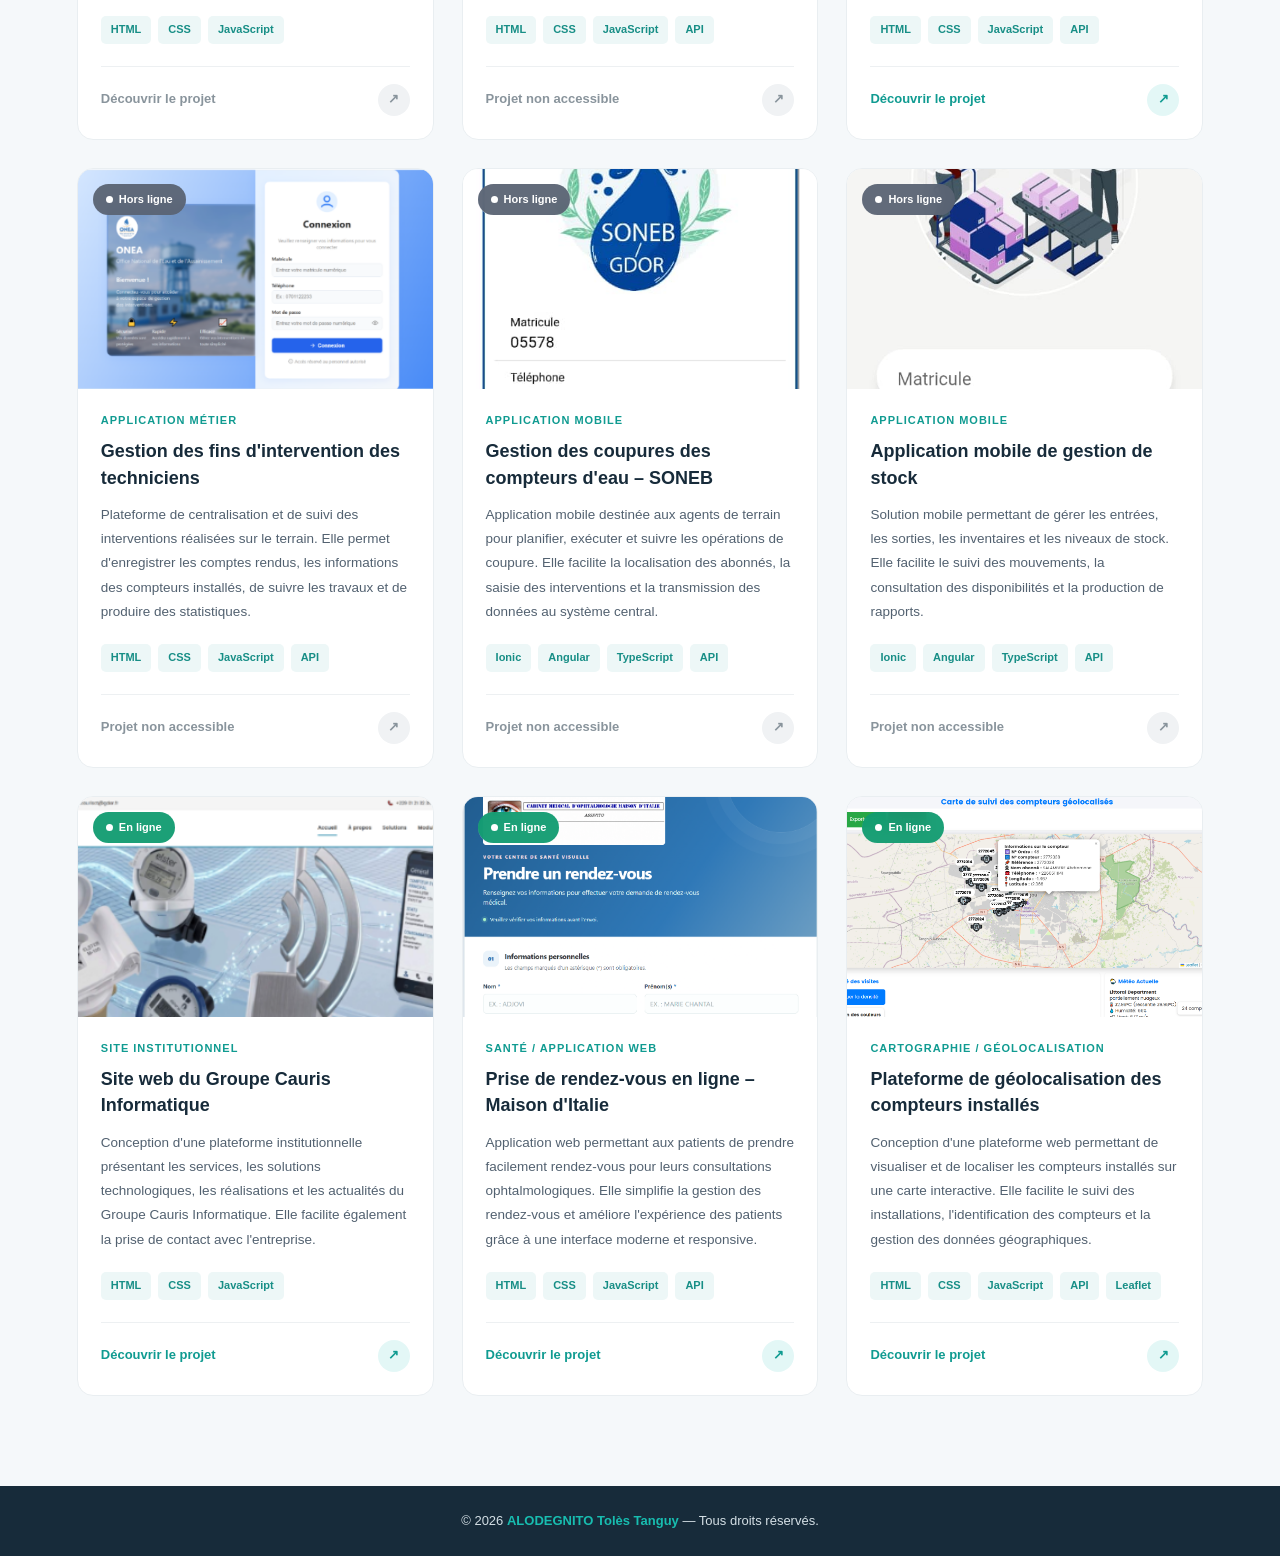
==== commit a0b8117f: "Update project.html" ====
(no text change in the page or its own stylesheets)
